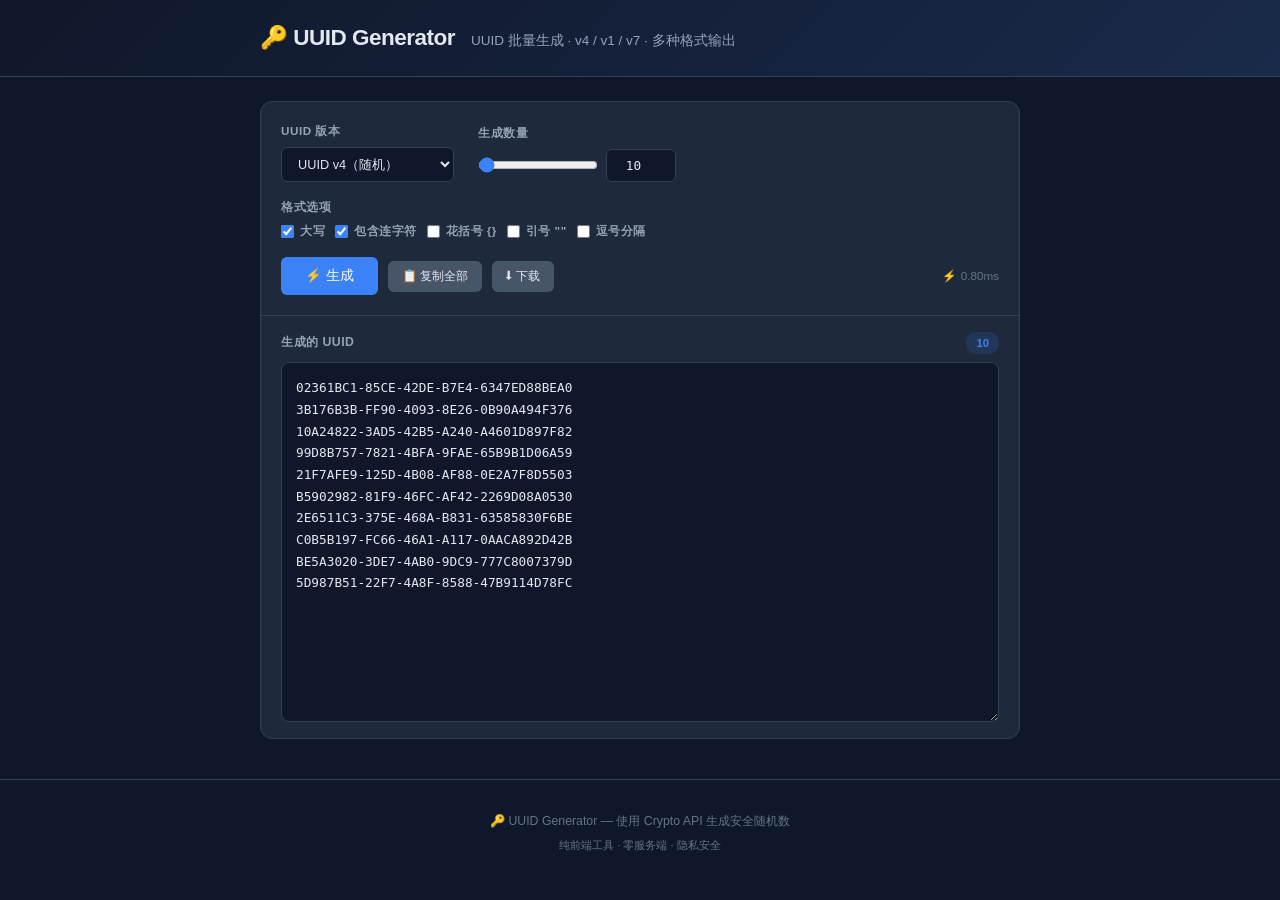
==== index.html @ 73b25267 "Initial commit: UUID Generator - v4/v7/v1, bulk generation, format options" ====
<!DOCTYPE html>
<html lang="zh-CN">
<head>
  <meta charset="UTF-8">
  <meta name="viewport" content="width=device-width, initial-scale=1.0">
  <title>UUID Generator - UUID 批量生成器在线工具</title>
  <meta name="description" content="免费在线 UUID 生成器。支持 UUID v4/v1/v7，批量生成，多种格式输出。浏览器端处理。">
  <meta name="keywords" content="uuid generator, uuid v4, uuid v7, generate uuid online, bulk uuid generator">
  <link rel="canonical" href="https://uuid-generator.vercel.app/">
  <link rel="stylesheet" href="css/style.css">
</head>
<body>
  <header class="header">
    <div class="container">
      <div class="header-inner">
        <h1 class="logo">🔑 UUID Generator</h1>
        <p class="tagline">UUID 批量生成 · v4 / v1 / v7 · 多种格式输出</p>
      </div>
    </div>
  </header>

  <main class="main container">
    <div class="card">
      <!-- Controls -->
      <div class="controls-section">
        <div class="control-row">
          <div class="control-group">
            <label for="uuid-version">UUID 版本</label>
            <select id="uuid-version">
              <option value="v4">UUID v4（随机）</option>
              <option value="v7">UUID v7（时间排序）</option>
              <option value="v1">UUID v1（时间戳）</option>
            </select>
          </div>
          <div class="control-group">
            <label for="uuid-count">生成数量</label>
            <div class="count-input-group">
              <input type="range" id="uuid-count-range" min="1" max="1000" value="10">
              <input type="number" id="uuid-count" class="num-input" value="10" min="1" max="10000">
            </div>
          </div>
        </div>

        <div class="control-row">
          <div class="control-group">
            <label>格式选项</label>
            <div class="format-options">
              <label class="checkbox-label">
                <input type="checkbox" id="opt-upper" checked>
                大写
              </label>
              <label class="checkbox-label">
                <input type="checkbox" id="opt-dashes" checked>
                包含连字符
              </label>
              <label class="checkbox-label">
                <input type="checkbox" id="opt-braces">
                花括号 {}
              </label>
              <label class="checkbox-label">
                <input type="checkbox" id="opt-quotes">
                引号 ""
              </label>
              <label class="checkbox-label">
                <input type="checkbox" id="opt-commas">
                逗号分隔
              </label>
            </div>
          </div>
        </div>

        <div class="action-row">
          <button class="btn btn-primary btn-lg" onclick="generateUUIDs()">⚡ 生成</button>
          <button class="btn btn-secondary" onclick="copyAll()">📋 复制全部</button>
          <button class="btn btn-secondary" onclick="downloadAll()">⬇ 下载</button>
          <span id="gen-stats" class="gen-stats"></span>
        </div>
      </div>

      <!-- Output -->
      <div class="output-section">
        <div class="output-header">
          <label>生成的 UUID</label>
          <span id="uuid-count-display" class="count-badge">0</span>
        </div>
        <textarea id="uuid-output" class="uuid-output" readonly placeholder="点击「生成」按钮生成 UUID..." spellcheck="false"></textarea>
      </div>
    </div>
  </main>

  <footer class="footer">
    <div class="container">
      <p>🔑 UUID Generator — 使用 Crypto API 生成安全随机数</p>
      <p class="footer-small">纯前端工具 · 零服务端 · 隐私安全</p>
    </div>
  </footer>

  <script src="js/app.js"></script>
</body>
</html>
---- css/style.css ----
/* === Reset & Base === */
*, *::before, *::after { box-sizing: border-box; margin: 0; padding: 0; }

:root {
  --bg: #0f172a;
  --bg-card: #1e293b;
  --bg-input: #0f172a;
  --border: #334155;
  --border-focus: #3b82f6;
  --text: #e2e8f0;
  --text-muted: #94a3b8;
  --text-dim: #64748b;
  --primary: #3b82f6;
  --primary-hover: #2563eb;
  --secondary: #475569;
  --secondary-hover: #64748b;
  --radius: 12px;
  --radius-sm: 8px;
  --radius-xs: 6px;
  --font-mono: 'SF Mono', 'Fira Code', 'Cascadia Code', 'JetBrains Mono', monospace;
  --font-ui: -apple-system, BlinkMacSystemFont, 'Segoe UI', Roboto, sans-serif;
}

html { font-size: 15px; }
body {
  font-family: var(--font-ui);
  background: var(--bg);
  color: var(--text);
  min-height: 100vh;
  line-height: 1.6;
}

.container { max-width: 800px; margin: 0 auto; padding: 0 20px; }

/* === Header === */
.header {
  border-bottom: 1px solid var(--border);
  padding: 20px 0;
  background: linear-gradient(135deg, #0f172a 0%, #1a2a4a 100%);
}
.header-inner { display: flex; align-items: baseline; gap: 16px; flex-wrap: wrap; }
.logo { font-size: 1.5rem; font-weight: 700; color: var(--text); letter-spacing: -0.5px; }
.tagline { color: var(--text-muted); font-size: 0.9rem; }

/* === Card === */
.card {
  margin-top: 24px;
  background: var(--bg-card); border: 1px solid var(--border); border-radius: var(--radius);
  overflow: hidden;
}

/* === Controls === */
.controls-section { padding: 20px; display: flex; flex-direction: column; gap: 16px; border-bottom: 1px solid var(--border); }
.control-row { display: flex; gap: 24px; flex-wrap: wrap; align-items: flex-end; }
.control-group { display: flex; flex-direction: column; gap: 6px; }
.control-group label { font-size: 0.78rem; color: var(--text-muted); text-transform: uppercase; letter-spacing: 0.5px; font-weight: 600; }

select {
  padding: 8px 12px; background: var(--bg-input); color: var(--text);
  border: 1px solid var(--border); border-radius: var(--radius-xs);
  font-size: 0.85rem; cursor: pointer; min-width: 170px;
}
select:focus { outline: none; border-color: var(--border-focus); }

.count-input-group { display: flex; align-items: center; gap: 8px; }
.count-input-group input[type="range"] { width: 120px; accent-color: var(--primary); }
.num-input {
  width: 70px; padding: 8px 10px; background: var(--bg-input); color: var(--text);
  border: 1px solid var(--border); border-radius: var(--radius-xs);
  font-size: 0.85rem; font-family: var(--font-mono); text-align: center;
}
.num-input:focus { outline: none; border-color: var(--border-focus); }

.format-options { display: flex; flex-wrap: wrap; gap: 10px; }
.checkbox-label {
  display: flex; align-items: center; gap: 6px;
  font-size: 0.82rem; color: var(--text-muted); cursor: pointer;
}
.checkbox-label input { accent-color: var(--primary); }

.action-row { display: flex; align-items: center; gap: 10px; flex-wrap: wrap; }
.gen-stats {
  font-size: 0.78rem; color: var(--text-dim); margin-left: auto;
}

/* === Output === */
.output-section { padding: 16px 20px; display: flex; flex-direction: column; gap: 8px; }
.output-header { display: flex; justify-content: space-between; align-items: center; }
.output-header label { font-size: 0.82rem; font-weight: 600; color: var(--text-muted); text-transform: uppercase; letter-spacing: 0.5px; }
.count-badge {
  font-size: 0.75rem; padding: 2px 10px; border-radius: 10px;
  background: rgba(59,130,246,0.15); color: var(--primary);
  font-weight: 600;
}

.uuid-output {
  width: 100%; min-height: 360px; padding: 14px;
  background: var(--bg-input); color: var(--text);
  border: 1px solid var(--border); border-radius: var(--radius-sm);
  font-family: var(--font-mono); font-size: 0.85rem; line-height: 1.7;
  resize: vertical; tab-size: 4;
  cursor: default;
}
.uuid-output::placeholder { color: var(--text-dim); }

/* === Buttons === */
.btn {
  display: inline-flex; align-items: center; gap: 6px;
  padding: 7px 14px; border: none; border-radius: var(--radius-xs);
  font-size: 0.82rem; font-family: var(--font-ui); font-weight: 500;
  cursor: pointer; transition: all 0.15s; white-space: nowrap;
}
.btn-primary { background: var(--primary); color: #fff; }
.btn-primary:hover { background: var(--primary-hover); }
.btn-secondary { background: var(--secondary); color: #e2e8f0; }
.btn-secondary:hover { background: var(--secondary-hover); }
.btn-lg { padding: 10px 24px; font-size: 0.9rem; }

/* === Toast === */
.toast {
  position: fixed; bottom: 24px; left: 50%; transform: translateX(-50%);
  padding: 10px 24px; border-radius: var(--radius); background: var(--bg-card);
  border: 1px solid var(--border); color: var(--text); font-size: 0.85rem;
  box-shadow: 0 4px 20px rgba(0,0,0,0.3); z-index: 100;
  animation: toastIn 0.3s ease;
}
@keyframes toastIn {
  from { opacity: 0; transform: translateX(-50%) translateY(10px); }
  to { opacity: 1; transform: translateX(-50%) translateY(0); }
}

/* === Footer === */
.footer {
  text-align: center; padding: 32px 0; margin-top: 40px;
  border-top: 1px solid var(--border); color: var(--text-dim); font-size: 0.82rem;
}
.footer-small { margin-top: 4px; font-size: 0.75rem; }
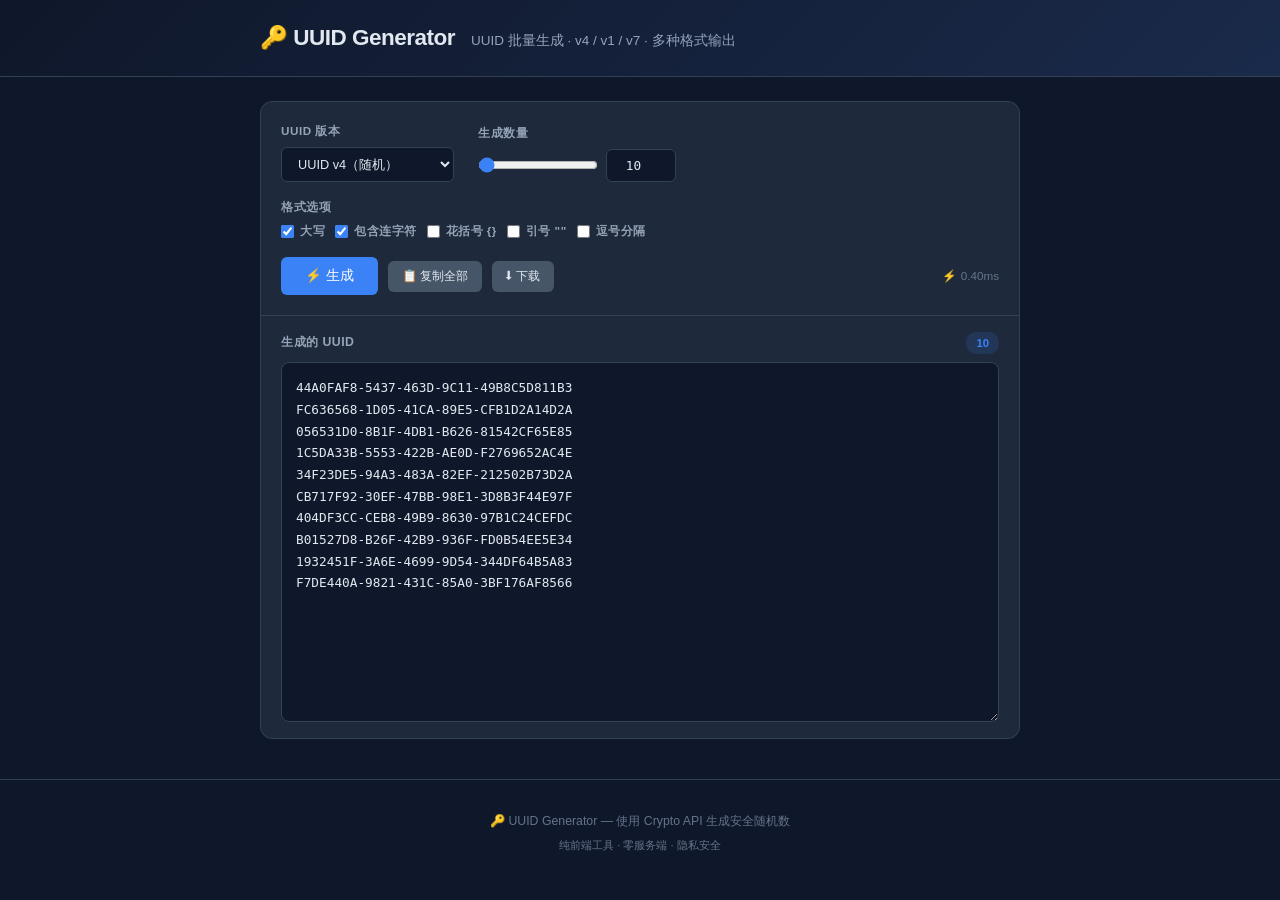
==== commit 9d7582c6: "SEO/GEO: structured data (WebApplication+FAQ), OG/Twitter tags, robots.txt, sitemap.xml" ====
--- a/index.html
+++ b/index.html
@@ -1,13 +1,96 @@
 <!DOCTYPE html>
 <html lang="zh-CN">
 <head>
+  <!-- Primary Meta -->
+  <meta name="description" content="UUID批量生成器。支持UUID v4/随机、v7/时间排序、v1/时间戳。批量生成多达10,000个，多种格式选项。">
+  <meta name="keywords" content="uuid generator, uuid v4, uuid v7, uuid v1, generate uuid online, bulk uuid, uuid生成器">
+  <meta name="author" content="Dudu Tools">
+  <meta name="robots" content="index, follow">
+  <link rel="canonical" href="https://uuid-generator.vercel.app/">
+
+  <!-- Open Graph -->
+  <meta property="og:type" content="website">
+  <meta property="og:title" content="UUID Generator - 免费在线工具">
+  <meta property="og:description" content="UUID批量生成器。支持UUID v4/随机、v7/时间排序、v1/时间戳。批量生成多达10,000个，多种格式选项。">
+  <meta property="og:url" content="https://uuid-generator.vercel.app/">
+  <meta property="og:image" content="https://uuid-generator.vercel.app/og-image.png">
+  <meta property="og:site_name" content="UUID Generator">
+  <meta property="og:locale" content="zh_CN">
+
+  <!-- Twitter Card -->
+  <meta name="twitter:card" content="summary_large_image">
+  <meta name="twitter:title" content="UUID Generator - 免费在线工具">
+  <meta name="twitter:description" content="UUID批量生成器。支持UUID v4/随机、v7/时间排序、v1/时间戳。批量生成多达10,000个，多种格式选项。">
+  <meta name="twitter:image" content="https://uuid-generator.vercel.app/og-image.png">
   <meta charset="UTF-8">
   <meta name="viewport" content="width=device-width, initial-scale=1.0">
-  <title>UUID Generator - UUID 批量生成器在线工具</title>
-  <meta name="description" content="免费在线 UUID 生成器。支持 UUID v4/v1/v7，批量生成，多种格式输出。浏览器端处理。">
-  <meta name="keywords" content="uuid generator, uuid v4, uuid v7, generate uuid online, bulk uuid generator">
-  <link rel="canonical" href="https://uuid-generator.vercel.app/">
+  <title>UUID Generator - 免费在线工具 | 浏览器端处理 · 隐私安全</title>
   <link rel="stylesheet" href="css/style.css">
+  <script type="application/ld+json">
+{
+  "@context": "https://schema.org",
+  "@type": "WebApplication",
+  "name": "UUID Generator",
+  "description": "UUID批量生成器。支持UUID v4/随机、v7/时间排序、v1/时间戳。批量生成多达10,000个，多种格式选项。",
+  "url": "https://uuid-generator.vercel.app/",
+  "applicationCategory": "DeveloperApplication",
+  "operatingSystem": "All",
+  "browserRequirements": "Requires JavaScript",
+  "offers": {
+    "@type": "Offer",
+    "price": "0",
+    "priceCurrency": "USD"
+  },
+  "featureList": [
+    "UUID v4（随机）生成",
+    "UUID v7（时间排序，DB友好）",
+    "UUID v1（时间戳格式）",
+    "批量生成1-10,000个",
+    "大写/小写/花括号/引号",
+    "一键复制或下载"
+  ]
+}
+  </script>
+  <script type="application/ld+json">
+{
+  "@context": "https://schema.org",
+  "@type": "FAQPage",
+  "mainEntity": [
+    {
+      "@type": "Question",
+      "name": "什么是 UUID？",
+      "acceptedAnswer": {
+        "@type": "Answer",
+        "text": "UUID（通用唯一识别码）是一个 128 位的标识符，用于在分布式系统中唯一标识信息。"
+      }
+    },
+    {
+      "@type": "Question",
+      "name": "UUID v4、v7、v1 有什么区别？",
+      "acceptedAnswer": {
+        "@type": "Answer",
+        "text": "v4 是完全随机的；v7 基于时间戳排序，对数据库索引更友好；v1 包含时间戳和节点信息。"
+      }
+    },
+    {
+      "@type": "Question",
+      "name": "UUID 生成安全吗？",
+      "acceptedAnswer": {
+        "@type": "Answer",
+        "text": "使用浏览器 Web Crypto API 生成安全的随机数，无需网络请求。"
+      }
+    },
+    {
+      "@type": "Question",
+      "name": "最多能一次生成多少个 UUID？",
+      "acceptedAnswer": {
+        "@type": "Answer",
+        "text": "支持一次生成最多 10,000 个 UUID，性能优异。"
+      }
+    }
+  ]
+}
+  </script>
 </head>
 <body>
   <header class="header">
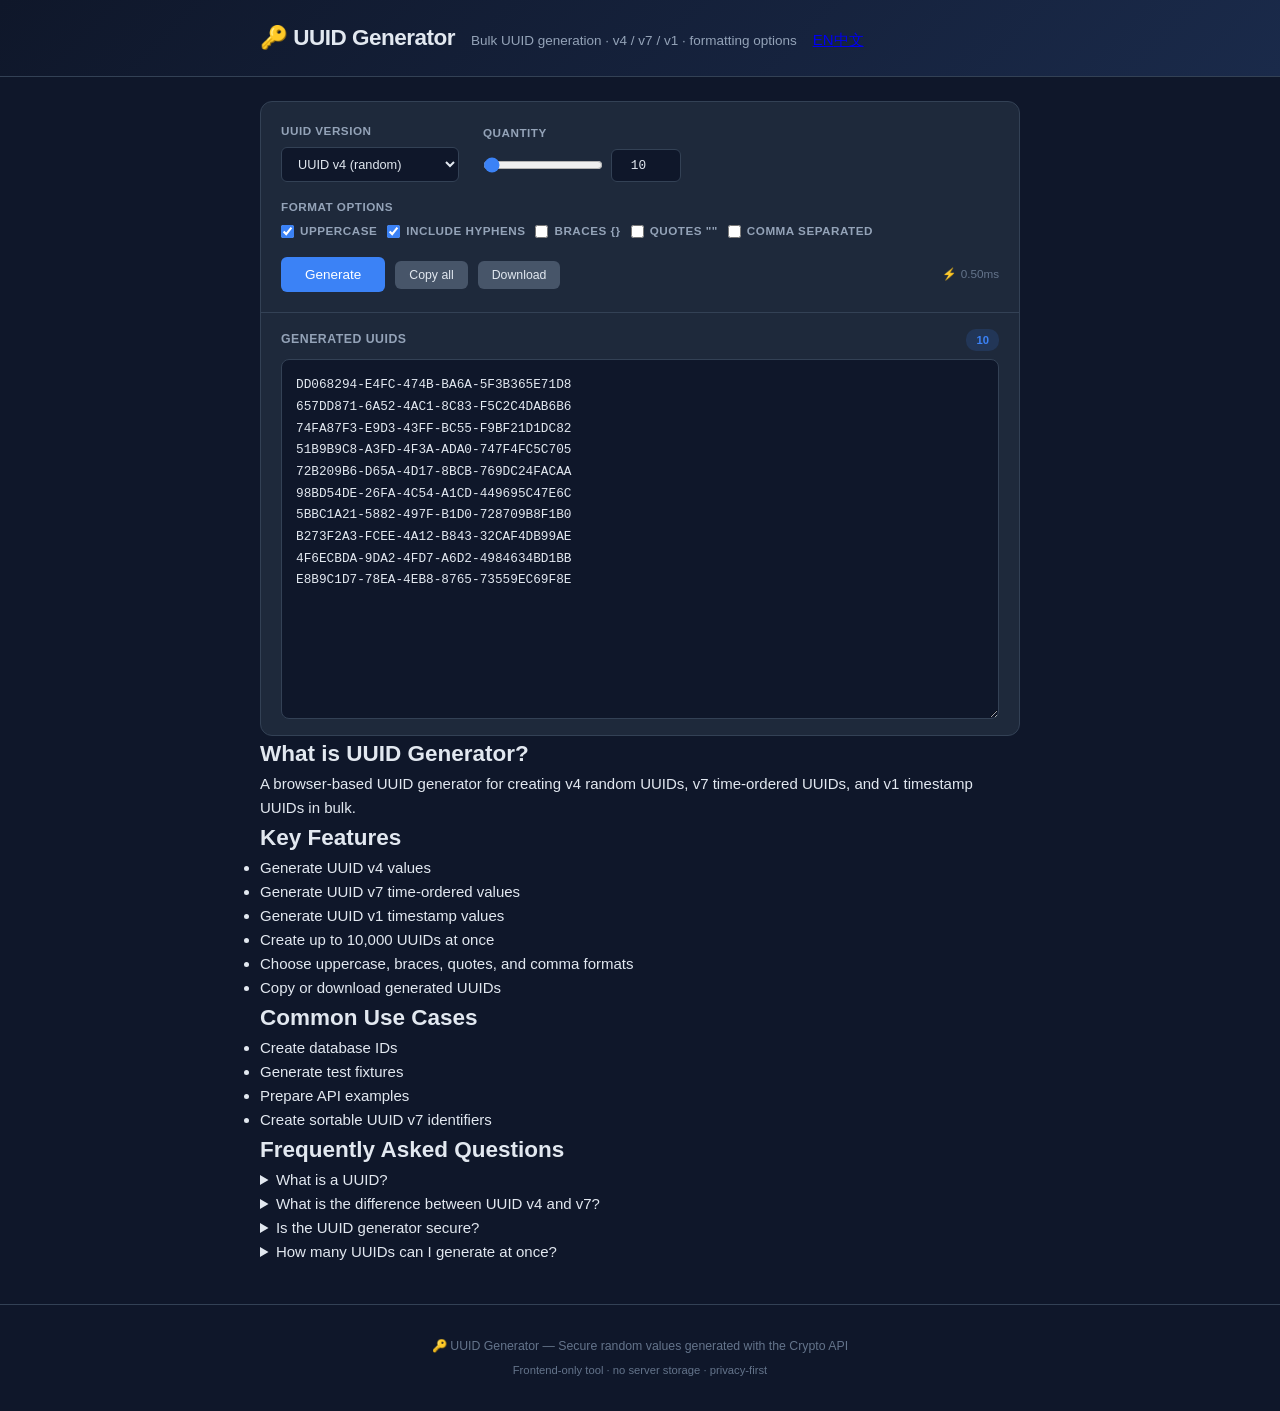
==== commit e9cedd8b: "Add Vercel Analytics & Speed Insights tracking scripts" ====
--- a/index.html
+++ b/index.html
@@ -1,103 +1,116 @@
 <!DOCTYPE html>
-<html lang="zh-CN">
+<html lang="en">
 <head>
   <!-- Primary Meta -->
-  <meta name="description" content="UUID批量生成器。支持UUID v4/随机、v7/时间排序、v1/时间戳。批量生成多达10,000个，多种格式选项。">
-  <meta name="keywords" content="uuid generator, uuid v4, uuid v7, uuid v1, generate uuid online, bulk uuid, uuid生成器">
+  <meta name="description" content="Generate UUIDs online in bulk. Create UUID v4, v7, and v1 values with formatting options, copy or download results instantly.">
+  <meta name="keywords" content="uuid generator, uuid v4 generator, uuid v7 generator, uuid v1 generator, bulk uuid generator, random uuid">
   <meta name="author" content="Dudu Tools">
   <meta name="robots" content="index, follow">
   <link rel="canonical" href="https://uuid-generator.vercel.app/">
-
-  <!-- Open Graph -->
+  <link rel="alternate" hreflang="en" href="https://uuid-generator.vercel.app/">
+  <link rel="alternate" hreflang="zh-CN" href="https://uuid-generator.vercel.app/zh/">
+  <link rel="alternate" hreflang="x-default" href="https://uuid-generator.vercel.app/">
+<!-- Open Graph -->
   <meta property="og:type" content="website">
-  <meta property="og:title" content="UUID Generator - 免费在线工具">
-  <meta property="og:description" content="UUID批量生成器。支持UUID v4/随机、v7/时间排序、v1/时间戳。批量生成多达10,000个，多种格式选项。">
+  <meta property="og:title" content="UUID Generator Online | Bulk UUID v4, v7 and v1">
+  <meta property="og:description" content="Generate UUIDs online in bulk. Create UUID v4, v7, and v1 values with formatting options, copy or download results instantly.">
   <meta property="og:url" content="https://uuid-generator.vercel.app/">
-  <meta property="og:image" content="https://uuid-generator.vercel.app/og-image.png">
-  <meta property="og:site_name" content="UUID Generator">
-  <meta property="og:locale" content="zh_CN">
+<meta property="og:site_name" content="UUID Generator">
+  <meta property="og:locale" content="en_US">
 
   <!-- Twitter Card -->
-  <meta name="twitter:card" content="summary_large_image">
-  <meta name="twitter:title" content="UUID Generator - 免费在线工具">
-  <meta name="twitter:description" content="UUID批量生成器。支持UUID v4/随机、v7/时间排序、v1/时间戳。批量生成多达10,000个，多种格式选项。">
-  <meta name="twitter:image" content="https://uuid-generator.vercel.app/og-image.png">
-  <meta charset="UTF-8">
+  <meta name="twitter:card" content="summary">
+  <meta name="twitter:title" content="UUID Generator Online | Bulk UUID v4, v7 and v1">
+  <meta name="twitter:description" content="Generate UUIDs online in bulk. Create UUID v4, v7, and v1 values with formatting options, copy or download results instantly.">
+<meta charset="UTF-8">
   <meta name="viewport" content="width=device-width, initial-scale=1.0">
-  <title>UUID Generator - 免费在线工具 | 浏览器端处理 · 隐私安全</title>
+  <title>UUID Generator Online | Bulk UUID v4, v7 and v1</title>
   <link rel="stylesheet" href="css/style.css">
   <script type="application/ld+json">
 {
   "@context": "https://schema.org",
   "@type": "WebApplication",
   "name": "UUID Generator",
-  "description": "UUID批量生成器。支持UUID v4/随机、v7/时间排序、v1/时间戳。批量生成多达10,000个，多种格式选项。",
+  "description": "Generate UUIDs online in bulk. Create UUID v4, v7, and v1 values with formatting options, copy or download results instantly.",
   "url": "https://uuid-generator.vercel.app/",
+  "inLanguage": "en",
   "applicationCategory": "DeveloperApplication",
   "operatingSystem": "All",
   "browserRequirements": "Requires JavaScript",
+  "isAccessibleForFree": true,
   "offers": {
     "@type": "Offer",
     "price": "0",
     "priceCurrency": "USD"
   },
   "featureList": [
-    "UUID v4（随机）生成",
-    "UUID v7（时间排序，DB友好）",
-    "UUID v1（时间戳格式）",
-    "批量生成1-10,000个",
-    "大写/小写/花括号/引号",
-    "一键复制或下载"
-  ]
+    "Generate UUID v4 values",
+    "Generate UUID v7 time-ordered values",
+    "Generate UUID v1 timestamp values",
+    "Create up to 10,000 UUIDs at once",
+    "Choose uppercase, braces, quotes, and comma formats",
+    "Copy or download generated UUIDs"
+  ],
+  "publisher": {
+    "@type": "Organization",
+    "name": "Dudu Tools"
+  }
 }
   </script>
   <script type="application/ld+json">
 {
   "@context": "https://schema.org",
   "@type": "FAQPage",
+  "inLanguage": "en",
   "mainEntity": [
     {
       "@type": "Question",
-      "name": "什么是 UUID？",
-      "acceptedAnswer": {
-        "@type": "Answer",
-        "text": "UUID（通用唯一识别码）是一个 128 位的标识符，用于在分布式系统中唯一标识信息。"
+      "name": "What is a UUID?",
+      "acceptedAnswer": {
+        "@type": "Answer",
+        "text": "A UUID is a 128-bit identifier designed to be unique across systems and datasets."
       }
     },
     {
       "@type": "Question",
-      "name": "UUID v4、v7、v1 有什么区别？",
-      "acceptedAnswer": {
-        "@type": "Answer",
-        "text": "v4 是完全随机的；v7 基于时间戳排序，对数据库索引更友好；v1 包含时间戳和节点信息。"
+      "name": "What is the difference between UUID v4 and v7?",
+      "acceptedAnswer": {
+        "@type": "Answer",
+        "text": "UUID v4 is random. UUID v7 includes a timestamp, which makes it more suitable for sortable database indexes."
       }
     },
     {
       "@type": "Question",
-      "name": "UUID 生成安全吗？",
-      "acceptedAnswer": {
-        "@type": "Answer",
-        "text": "使用浏览器 Web Crypto API 生成安全的随机数，无需网络请求。"
+      "name": "Is the UUID generator secure?",
+      "acceptedAnswer": {
+        "@type": "Answer",
+        "text": "The generator uses browser cryptography APIs for random UUIDs and does not require a network request."
       }
     },
     {
       "@type": "Question",
-      "name": "最多能一次生成多少个 UUID？",
-      "acceptedAnswer": {
-        "@type": "Answer",
-        "text": "支持一次生成最多 10,000 个 UUID，性能优异。"
+      "name": "How many UUIDs can I generate at once?",
+      "acceptedAnswer": {
+        "@type": "Answer",
+        "text": "The tool supports generating up to 10,000 UUIDs in one batch."
       }
     }
   ]
 }
   </script>
+
+  <!-- Vercel Analytics -->
+  <script defer src="/_vercel/insights/script.js"></script>
+  <!-- Vercel Speed Insights -->
+  <script defer src="/_vercel/speed-insights/script.js"></script>
 </head>
 <body>
   <header class="header">
     <div class="container">
       <div class="header-inner">
         <h1 class="logo">🔑 UUID Generator</h1>
-        <p class="tagline">UUID 批量生成 · v4 / v1 / v7 · 多种格式输出</p>
+        <p class="tagline">Bulk UUID generation · v4 / v7 / v1 · formatting options</p>
+        <nav class="language-switcher" aria-label="Language"><a class="active" href="./" lang="en">EN</a><a class="" href="zh/" lang="zh-CN">中文</a></nav>
       </div>
     </div>
   </header>
@@ -108,15 +121,15 @@
       <div class="controls-section">
         <div class="control-row">
           <div class="control-group">
-            <label for="uuid-version">UUID 版本</label>
+            <label for="uuid-version">UUID version</label>
             <select id="uuid-version">
-              <option value="v4">UUID v4（随机）</option>
-              <option value="v7">UUID v7（时间排序）</option>
-              <option value="v1">UUID v1（时间戳）</option>
+              <option value="v4">UUID v4 (random)</option>
+              <option value="v7">UUID v7 (time ordered)</option>
+              <option value="v1">UUID v1 (timestamp)</option>
             </select>
           </div>
           <div class="control-group">
-            <label for="uuid-count">生成数量</label>
+            <label for="uuid-count">Quantity</label>
             <div class="count-input-group">
               <input type="range" id="uuid-count-range" min="1" max="1000" value="10">
               <input type="number" id="uuid-count" class="num-input" value="10" min="1" max="10000">
@@ -126,36 +139,36 @@
 
         <div class="control-row">
           <div class="control-group">
-            <label>格式选项</label>
+            <label>Format options</label>
             <div class="format-options">
               <label class="checkbox-label">
                 <input type="checkbox" id="opt-upper" checked>
-                大写
+                Uppercase
               </label>
               <label class="checkbox-label">
                 <input type="checkbox" id="opt-dashes" checked>
-                包含连字符
+                Include hyphens
               </label>
               <label class="checkbox-label">
                 <input type="checkbox" id="opt-braces">
-                花括号 {}
+                Braces {}
               </label>
               <label class="checkbox-label">
                 <input type="checkbox" id="opt-quotes">
-                引号 ""
+                Quotes ""
               </label>
               <label class="checkbox-label">
                 <input type="checkbox" id="opt-commas">
-                逗号分隔
+                Comma separated
               </label>
             </div>
           </div>
         </div>
 
         <div class="action-row">
-          <button class="btn btn-primary btn-lg" onclick="generateUUIDs()">⚡ 生成</button>
-          <button class="btn btn-secondary" onclick="copyAll()">📋 复制全部</button>
-          <button class="btn btn-secondary" onclick="downloadAll()">⬇ 下载</button>
+          <button class="btn btn-primary btn-lg" onclick="generateUUIDs()">Generate</button>
+          <button class="btn btn-secondary" onclick="copyAll()">Copy all</button>
+          <button class="btn btn-secondary" onclick="downloadAll()">Download</button>
           <span id="gen-stats" class="gen-stats"></span>
         </div>
       </div>
@@ -163,18 +176,41 @@
       <!-- Output -->
       <div class="output-section">
         <div class="output-header">
-          <label>生成的 UUID</label>
+          <label>Generated UUIDs</label>
           <span id="uuid-count-display" class="count-badge">0</span>
         </div>
-        <textarea id="uuid-output" class="uuid-output" readonly placeholder="点击「生成」按钮生成 UUID..." spellcheck="false"></textarea>
+        <textarea id="uuid-output" class="uuid-output" readonly placeholder="Click Generate to create UUIDs..." spellcheck="false"></textarea>
       </div>
     </div>
+    <section class="seo-content" aria-label="Tool guide and frequently asked questions">
+      <div class="seo-block">
+        <h2>What is UUID Generator?</h2>
+        <p>A browser-based UUID generator for creating v4 random UUIDs, v7 time-ordered UUIDs, and v1 timestamp UUIDs in bulk.</p>
+      </div>
+      <div class="seo-grid">
+        <div class="seo-block">
+          <h2>Key Features</h2>
+          <ul><li>Generate UUID v4 values</li><li>Generate UUID v7 time-ordered values</li><li>Generate UUID v1 timestamp values</li><li>Create up to 10,000 UUIDs at once</li><li>Choose uppercase, braces, quotes, and comma formats</li><li>Copy or download generated UUIDs</li></ul>
+        </div>
+        <div class="seo-block">
+          <h2>Common Use Cases</h2>
+          <ul><li>Create database IDs</li><li>Generate test fixtures</li><li>Prepare API examples</li><li>Create sortable UUID v7 identifiers</li></ul>
+        </div>
+      </div>
+      <div class="seo-block faq-list">
+        <h2>Frequently Asked Questions</h2>
+        <details><summary>What is a UUID?</summary><p>A UUID is a 128-bit identifier designed to be unique across systems and datasets.</p></details>
+        <details><summary>What is the difference between UUID v4 and v7?</summary><p>UUID v4 is random. UUID v7 includes a timestamp, which makes it more suitable for sortable database indexes.</p></details>
+        <details><summary>Is the UUID generator secure?</summary><p>The generator uses browser cryptography APIs for random UUIDs and does not require a network request.</p></details>
+        <details><summary>How many UUIDs can I generate at once?</summary><p>The tool supports generating up to 10,000 UUIDs in one batch.</p></details>
+      </div>
+    </section>
   </main>
 
   <footer class="footer">
     <div class="container">
-      <p>🔑 UUID Generator — 使用 Crypto API 生成安全随机数</p>
-      <p class="footer-small">纯前端工具 · 零服务端 · 隐私安全</p>
+      <p>🔑 UUID Generator — Secure random values generated with the Crypto API</p>
+      <p class="footer-small">Frontend-only tool · no server storage · privacy-first</p>
     </div>
   </footer>
 
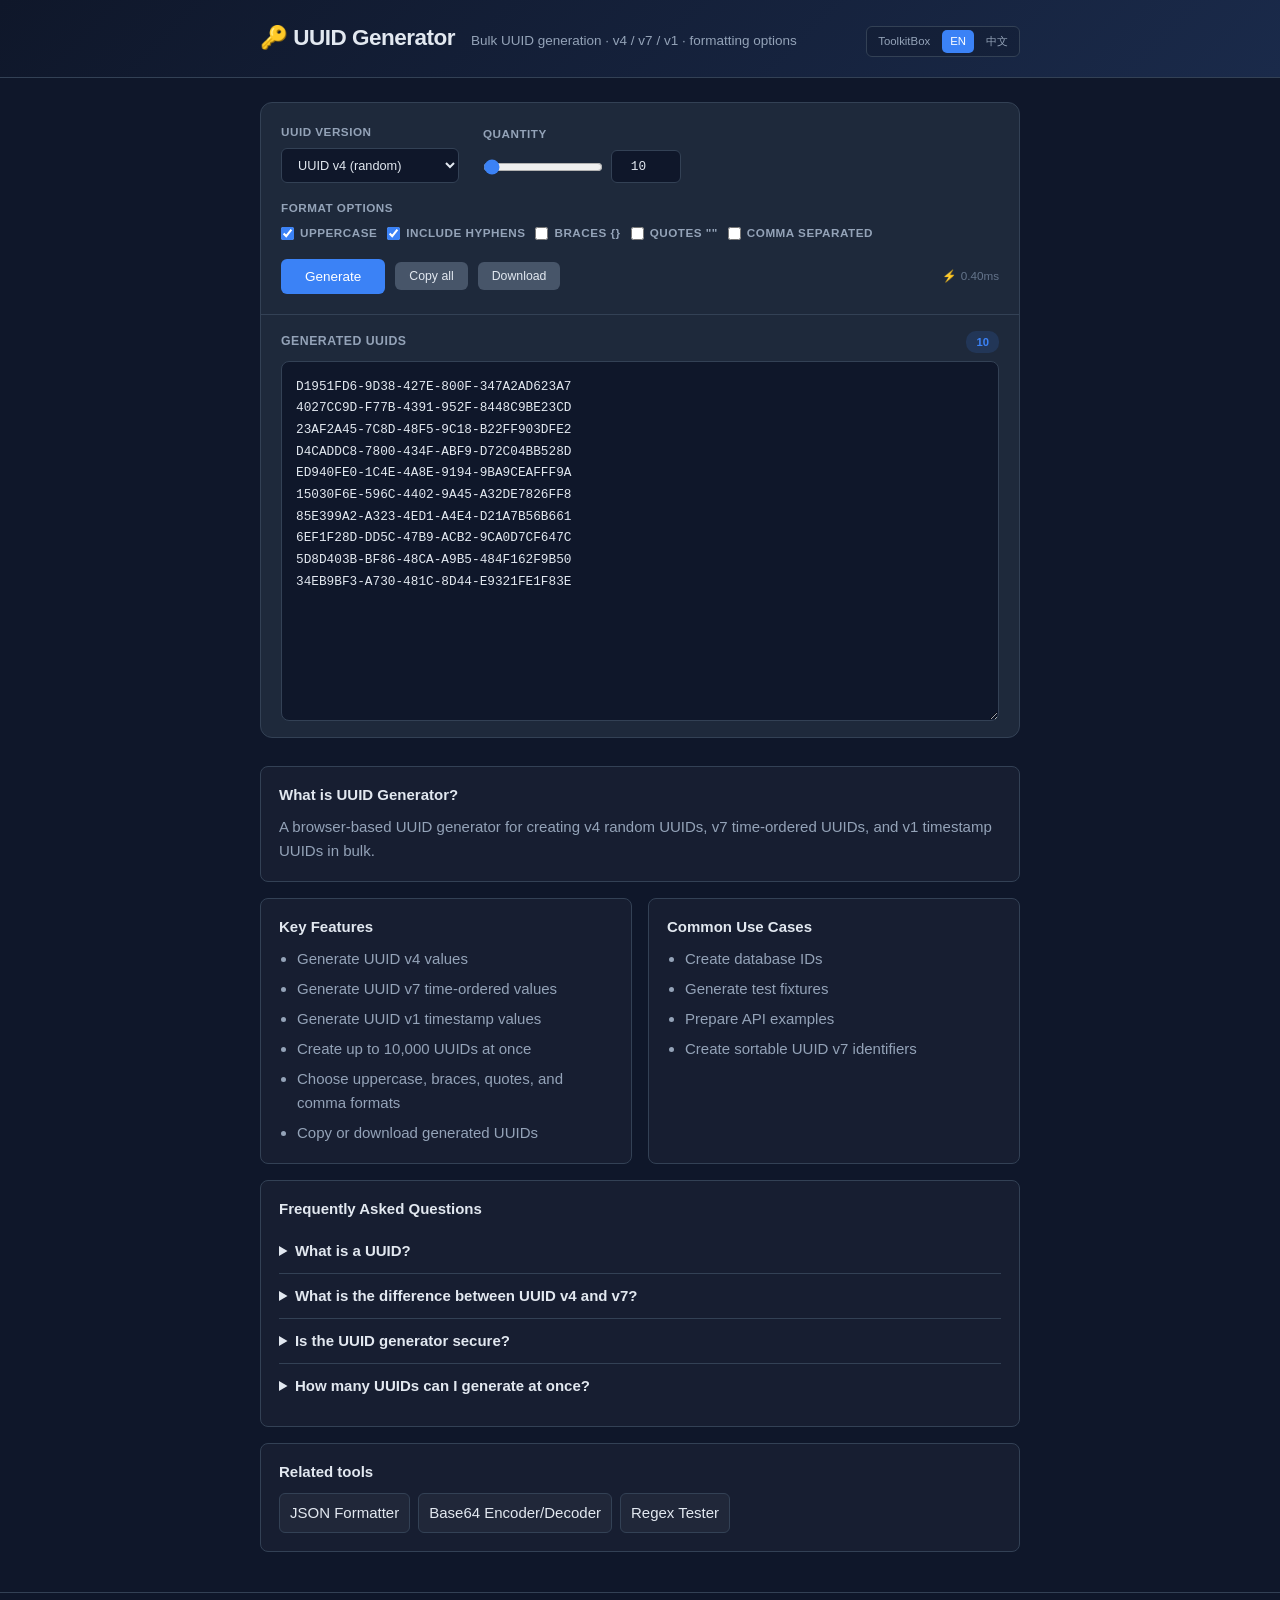
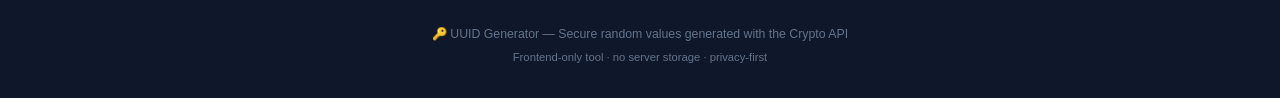
==== commit 1304fa8a: "Improve SEO metadata and internal links" ====
--- a/index.html
+++ b/index.html
@@ -4,17 +4,17 @@
   <!-- Primary Meta -->
   <meta name="description" content="Generate UUIDs online in bulk. Create UUID v4, v7, and v1 values with formatting options, copy or download results instantly.">
   <meta name="keywords" content="uuid generator, uuid v4 generator, uuid v7 generator, uuid v1 generator, bulk uuid generator, random uuid">
-  <meta name="author" content="Dudu Tools">
+  <meta name="author" content="ToolkitBox">
   <meta name="robots" content="index, follow">
-  <link rel="canonical" href="https://uuid-generator.vercel.app/">
-  <link rel="alternate" hreflang="en" href="https://uuid-generator.vercel.app/">
-  <link rel="alternate" hreflang="zh-CN" href="https://uuid-generator.vercel.app/zh/">
-  <link rel="alternate" hreflang="x-default" href="https://uuid-generator.vercel.app/">
+  <link rel="canonical" href="https://uuid.toolkitbox.org/">
+  <link rel="alternate" hreflang="en" href="https://uuid.toolkitbox.org/">
+  <link rel="alternate" hreflang="zh-CN" href="https://uuid.toolkitbox.org/zh/">
+  <link rel="alternate" hreflang="x-default" href="https://uuid.toolkitbox.org/">
 <!-- Open Graph -->
   <meta property="og:type" content="website">
   <meta property="og:title" content="UUID Generator Online | Bulk UUID v4, v7 and v1">
   <meta property="og:description" content="Generate UUIDs online in bulk. Create UUID v4, v7, and v1 values with formatting options, copy or download results instantly.">
-  <meta property="og:url" content="https://uuid-generator.vercel.app/">
+  <meta property="og:url" content="https://uuid.toolkitbox.org/">
 <meta property="og:site_name" content="UUID Generator">
   <meta property="og:locale" content="en_US">
 
@@ -29,10 +29,10 @@
   <script type="application/ld+json">
 {
   "@context": "https://schema.org",
-  "@type": "WebApplication",
+  "@type": "SoftwareApplication",
   "name": "UUID Generator",
   "description": "Generate UUIDs online in bulk. Create UUID v4, v7, and v1 values with formatting options, copy or download results instantly.",
-  "url": "https://uuid-generator.vercel.app/",
+  "url": "https://uuid.toolkitbox.org/",
   "inLanguage": "en",
   "applicationCategory": "DeveloperApplication",
   "operatingSystem": "All",
@@ -53,7 +53,7 @@
   ],
   "publisher": {
     "@type": "Organization",
-    "name": "Dudu Tools"
+    "name": "ToolkitBox"
   }
 }
   </script>
@@ -110,7 +110,7 @@
       <div class="header-inner">
         <h1 class="logo">🔑 UUID Generator</h1>
         <p class="tagline">Bulk UUID generation · v4 / v7 / v1 · formatting options</p>
-        <nav class="language-switcher" aria-label="Language"><a class="active" href="./" lang="en">EN</a><a class="" href="zh/" lang="zh-CN">中文</a></nav>
+        <nav class="language-switcher" aria-label="Language"><a class="home-link" href="https://toolkitbox.org/">ToolkitBox</a><a class="active" href="./" lang="en">EN</a><a class="" href="zh/" lang="zh-CN">中文</a></nav>
       </div>
     </div>
   </header>
@@ -204,6 +204,10 @@
         <details><summary>Is the UUID generator secure?</summary><p>The generator uses browser cryptography APIs for random UUIDs and does not require a network request.</p></details>
         <details><summary>How many UUIDs can I generate at once?</summary><p>The tool supports generating up to 10,000 UUIDs in one batch.</p></details>
       </div>
+      <div class="seo-block related-tools">
+        <h2>Related tools</h2>
+        <div class="related-links"><a href="https://json.toolkitbox.org/">JSON Formatter</a><a href="https://base64.toolkitbox.org/">Base64 Encoder/Decoder</a><a href="https://regex.toolkitbox.org/">Regex Tester</a></div>
+      </div>
     </section>
   </main>
 
--- a/css/style.css
+++ b/css/style.css
@@ -135,3 +135,22 @@
   border-top: 1px solid var(--border); color: var(--text-dim); font-size: 0.82rem;
 }
 .footer-small { margin-top: 4px; font-size: 0.75rem; }
+/* === SEO / GEO Content === */
+.language-switcher { margin-left: auto; display: inline-flex; gap: 4px; padding: 3px; border: 1px solid var(--border); border-radius: var(--radius-xs); background: rgba(15,23,42,0.35); }
+.language-switcher a { color: var(--text-muted); text-decoration: none; font-size: 0.76rem; line-height: 1; padding: 6px 8px; border-radius: 5px; }
+.language-switcher a:hover, .language-switcher a.active { color: #fff; background: var(--primary); }
+.seo-content { margin-top: 28px; display: flex; flex-direction: column; gap: 16px; color: var(--text-muted); }
+.seo-grid { display: grid; grid-template-columns: repeat(2, minmax(0, 1fr)); gap: 16px; }
+.seo-block { background: rgba(255,255,255,0.03); border: 1px solid var(--border); border-radius: var(--radius-sm); padding: 18px; }
+.seo-block h2 { color: var(--text); font-size: 1rem; line-height: 1.35; margin: 0 0 10px; letter-spacing: 0; }
+.seo-block p { margin: 0; }
+.seo-block ul { margin: 0; padding-left: 18px; }
+.seo-block li + li { margin-top: 6px; }
+.faq-list details { border-top: 1px solid var(--border); padding: 10px 0; }
+.faq-list details:first-of-type { border-top: 0; }
+.faq-list summary { color: var(--text); cursor: pointer; font-weight: 600; }
+.faq-list details p { margin-top: 8px; }
+@media (max-width: 720px) { .language-switcher { margin-left: 0; } .seo-grid { grid-template-columns: 1fr; } }
+.related-links { display: flex; flex-wrap: wrap; gap: 8px; margin-top: 10px; }
+.related-links a { color: var(--text); text-decoration: none; border: 1px solid var(--border); border-radius: var(--radius-xs); padding: 7px 10px; background: rgba(255,255,255,0.04); }
+.related-links a:hover { border-color: var(--primary); color: #fff; }
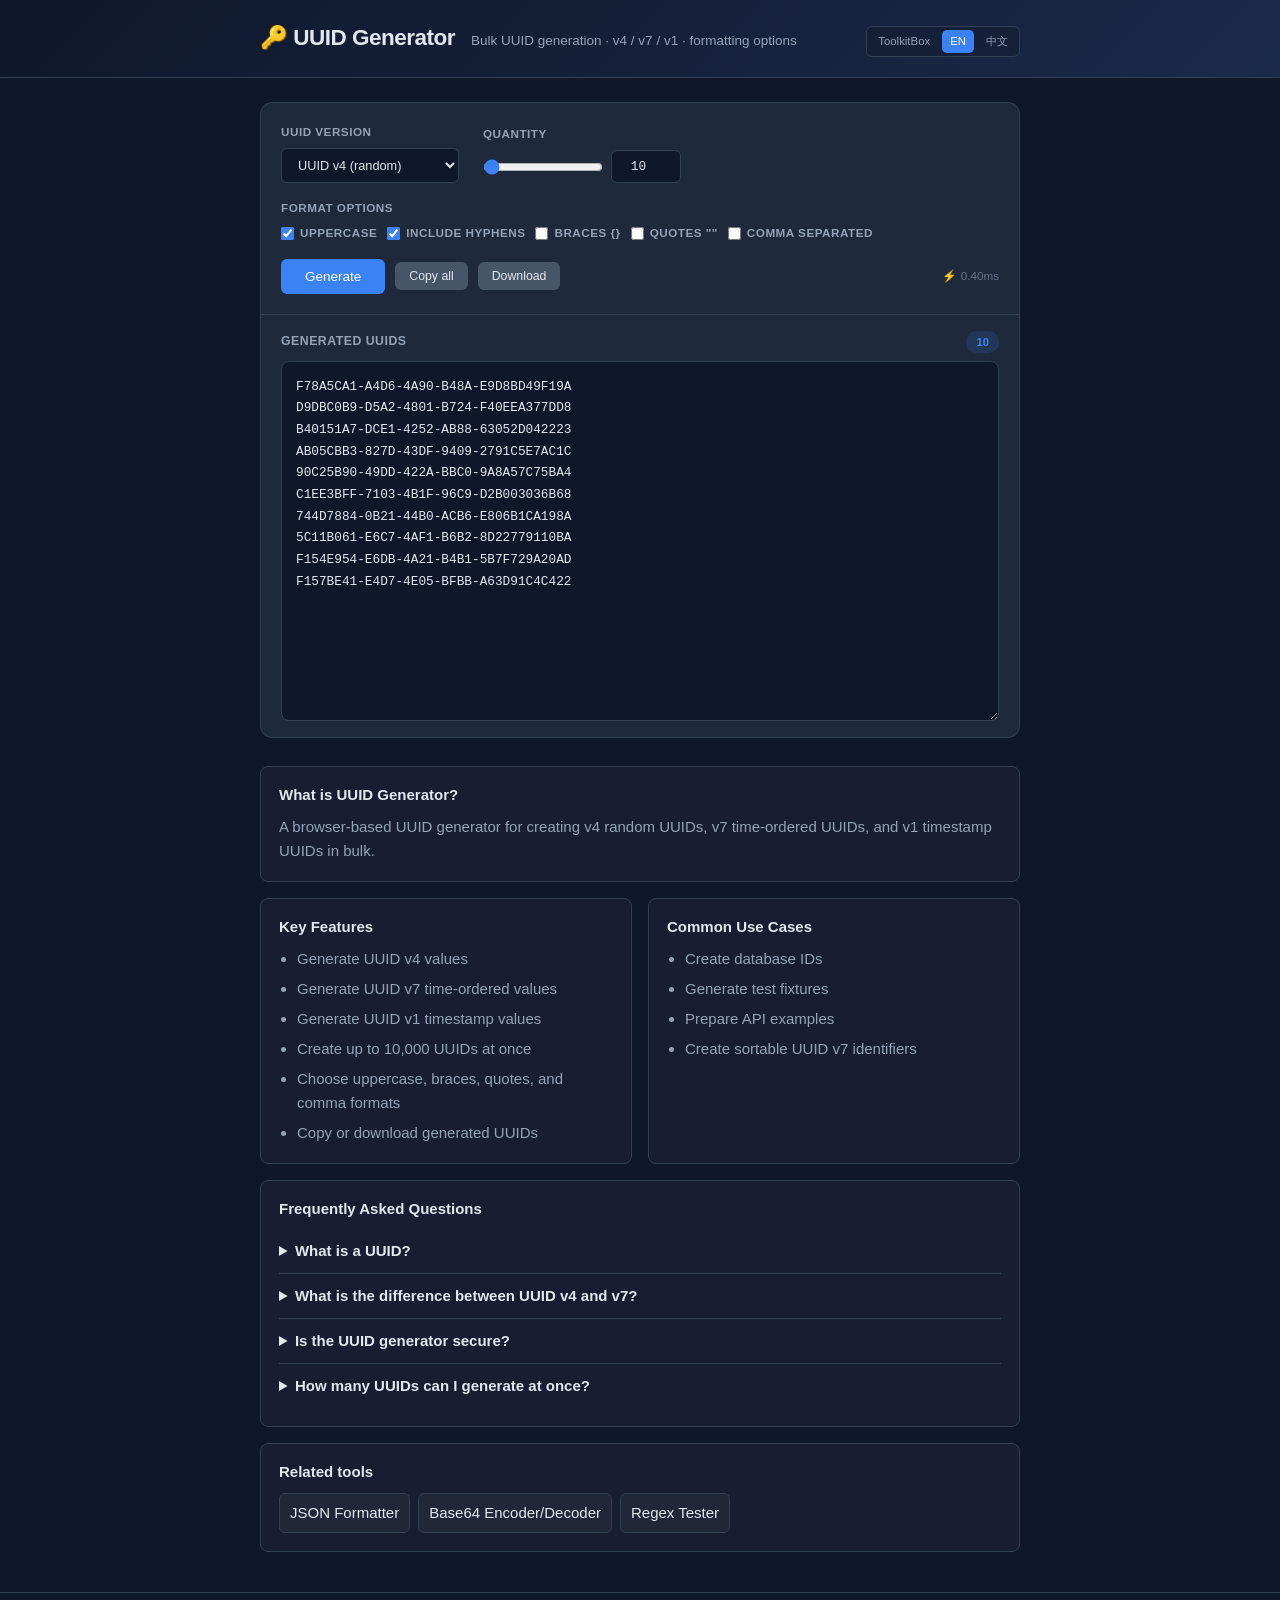
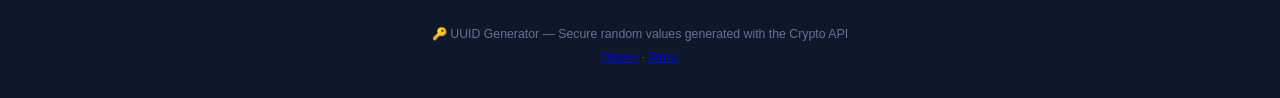
==== commit 7804167b: "Add ads.txt and policy footer links" ====
--- a/index.html
+++ b/index.html
@@ -103,6 +103,8 @@
   <script defer src="/_vercel/insights/script.js"></script>
   <!-- Vercel Speed Insights -->
   <script defer src="/_vercel/speed-insights/script.js"></script>
+  <script async src="https://pagead2.googlesyndication.com/pagead/js/adsbygoogle.js?client=ca-pub-5333037258750046"
+     crossorigin="anonymous"></script>
 </head>
 <body>
   <header class="header">
@@ -214,7 +216,7 @@
   <footer class="footer">
     <div class="container">
       <p>🔑 UUID Generator — Secure random values generated with the Crypto API</p>
-      <p class="footer-small">Frontend-only tool · no server storage · privacy-first</p>
+      <p class="footer-small"><a href="https://toolkitbox.org/privacy/">Privacy</a> · <a href="https://toolkitbox.org/terms/">Terms</a></p>
     </div>
   </footer>
 
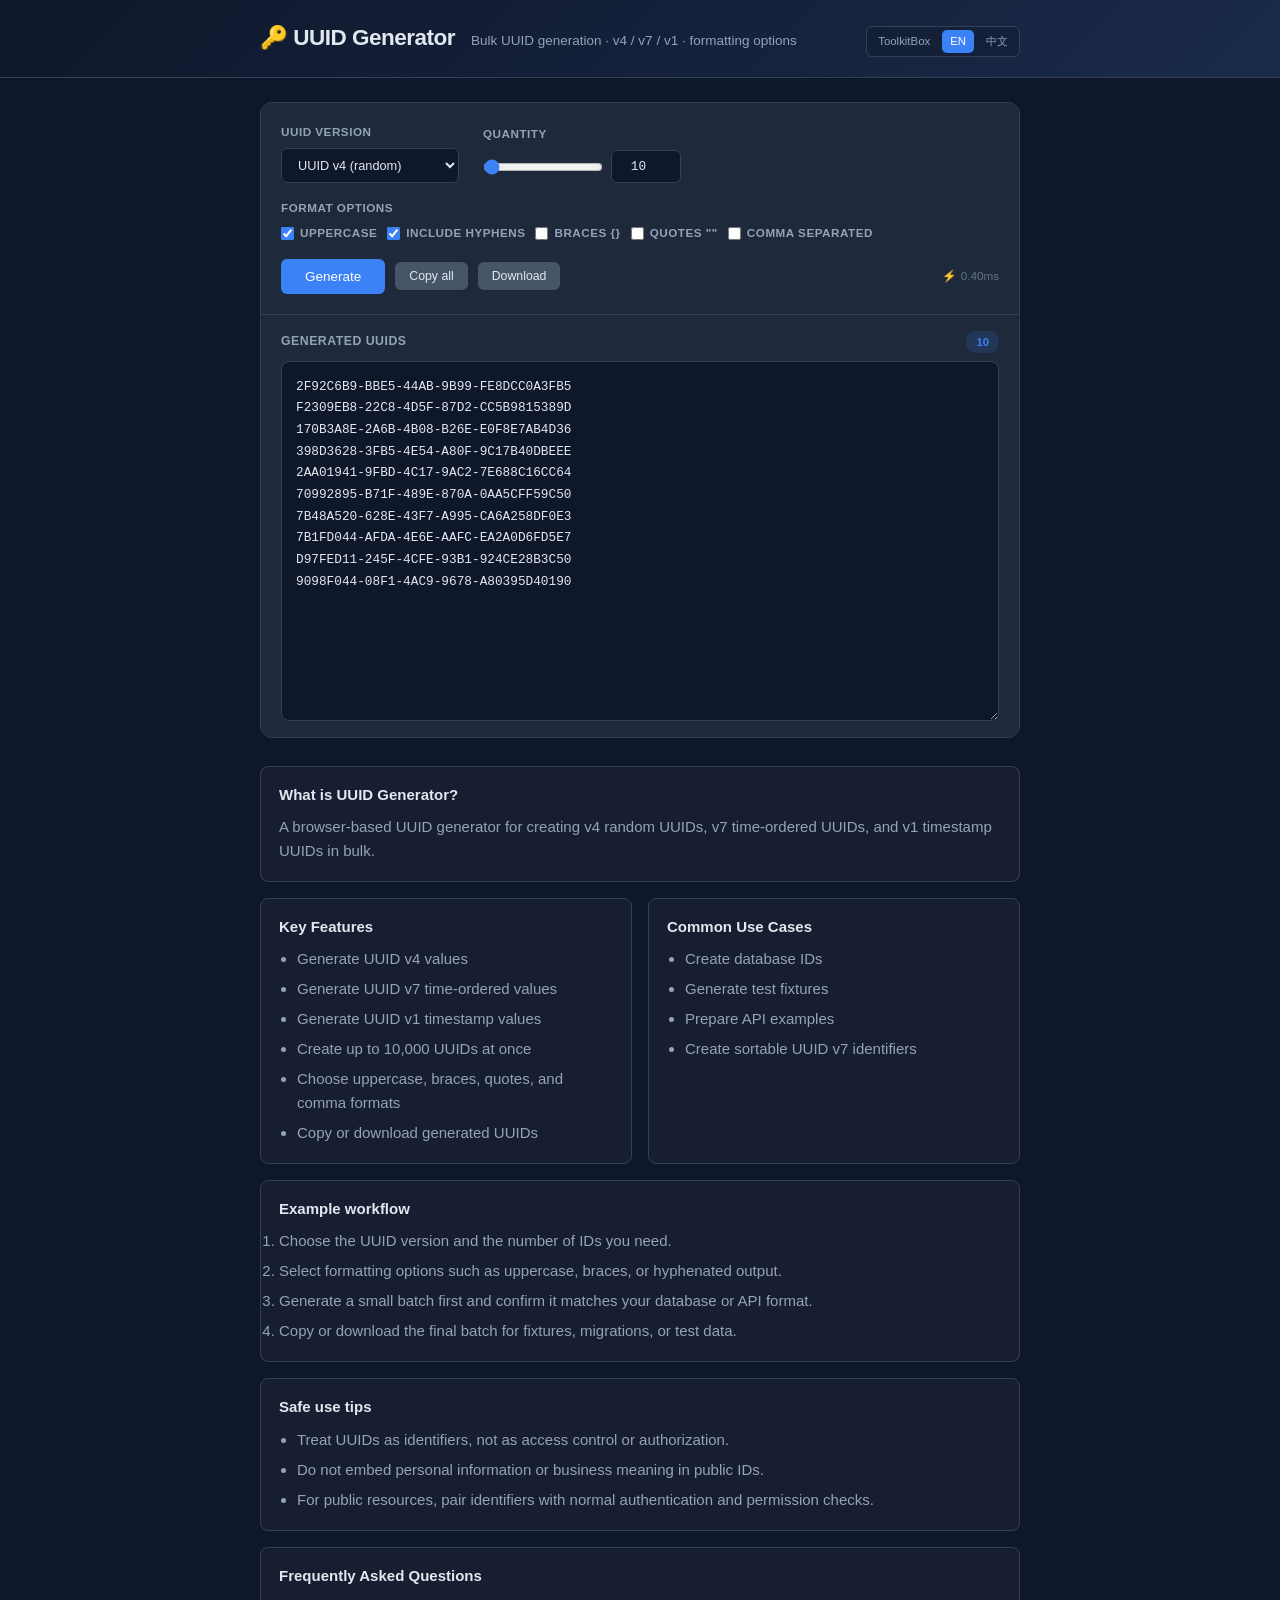
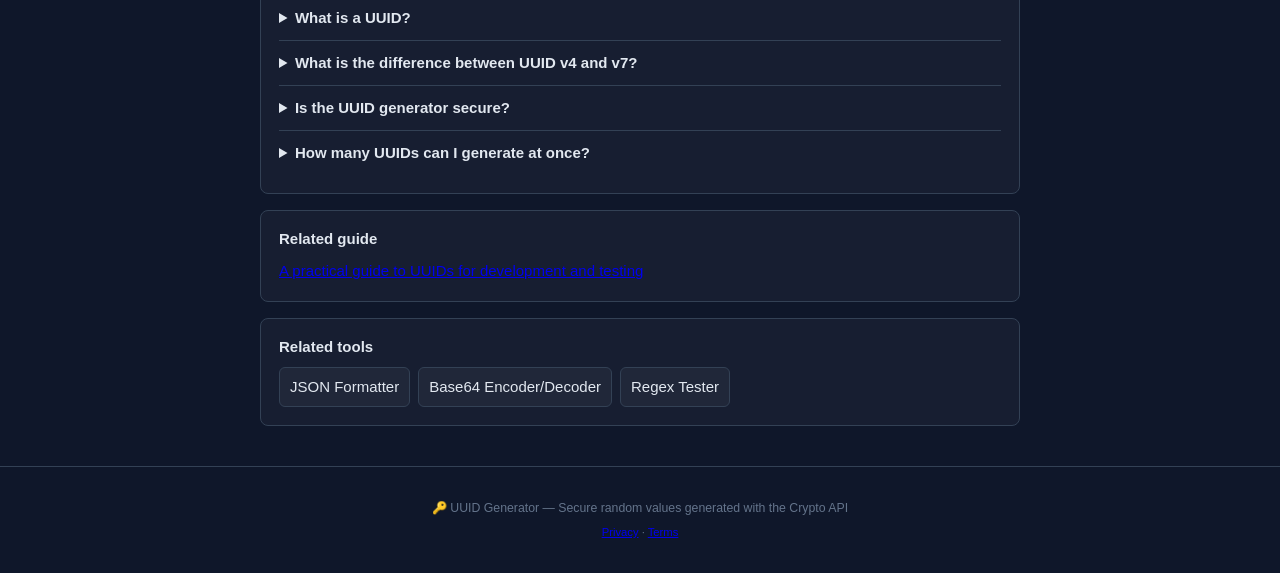
==== commit d9cc25b7: "Improve tool SEO, social previews, and mobile layout" ====
--- a/index.html
+++ b/index.html
@@ -15,11 +15,16 @@
   <meta property="og:title" content="UUID Generator Online | Bulk UUID v4, v7 and v1">
   <meta property="og:description" content="Generate UUIDs online in bulk. Create UUID v4, v7, and v1 values with formatting options, copy or download results instantly.">
   <meta property="og:url" content="https://uuid.toolkitbox.org/">
+  <meta property="og:image" content="https://uuid.toolkitbox.org/og.png">
+  <meta property="og:image:width" content="1200">
+  <meta property="og:image:height" content="630">
+  <meta property="og:image:alt" content="UUID Generator Online | Bulk UUID v4, v7 and v1">
 <meta property="og:site_name" content="UUID Generator">
   <meta property="og:locale" content="en_US">
 
   <!-- Twitter Card -->
-  <meta name="twitter:card" content="summary">
+  <meta name="twitter:card" content="summary_large_image">
+  <meta name="twitter:image" content="https://uuid.toolkitbox.org/og.png">
   <meta name="twitter:title" content="UUID Generator Online | Bulk UUID v4, v7 and v1">
   <meta name="twitter:description" content="Generate UUIDs online in bulk. Create UUID v4, v7, and v1 values with formatting options, copy or download results instantly.">
 <meta charset="UTF-8">
@@ -98,6 +103,27 @@
   ]
 }
   </script>
+  <script type="application/ld+json">
+{
+  "@context": "https://schema.org",
+  "@type": "BreadcrumbList",
+  "inLanguage": "en",
+  "itemListElement": [
+    {
+      "@type": "ListItem",
+      "position": 1,
+      "name": "ToolkitBox",
+      "item": "https://toolkitbox.org/"
+    },
+    {
+      "@type": "ListItem",
+      "position": 2,
+      "name": "UUID Generator",
+      "item": "https://uuid.toolkitbox.org/"
+    }
+  ]
+}
+  </script>
 
   <!-- Vercel Analytics -->
   <script defer src="/_vercel/insights/script.js"></script>
@@ -199,6 +225,25 @@
           <ul><li>Create database IDs</li><li>Generate test fixtures</li><li>Prepare API examples</li><li>Create sortable UUID v7 identifiers</li></ul>
         </div>
       </div>
+      <div class="seo-block example-workflow">
+        <h2>Example workflow</h2>
+        <ol>
+          <li>Choose the UUID version and the number of IDs you need.</li>
+          <li>Select formatting options such as uppercase, braces, or hyphenated output.</li>
+          <li>Generate a small batch first and confirm it matches your database or API format.</li>
+          <li>Copy or download the final batch for fixtures, migrations, or test data.</li>
+        </ol>
+      </div>
+
+      <div class="seo-block safe-use">
+        <h2>Safe use tips</h2>
+        <ul>
+          <li>Treat UUIDs as identifiers, not as access control or authorization.</li>
+          <li>Do not embed personal information or business meaning in public IDs.</li>
+          <li>For public resources, pair identifiers with normal authentication and permission checks.</li>
+        </ul>
+      </div>
+
       <div class="seo-block faq-list">
         <h2>Frequently Asked Questions</h2>
         <details><summary>What is a UUID?</summary><p>A UUID is a 128-bit identifier designed to be unique across systems and datasets.</p></details>
@@ -206,6 +251,10 @@
         <details><summary>Is the UUID generator secure?</summary><p>The generator uses browser cryptography APIs for random UUIDs and does not require a network request.</p></details>
         <details><summary>How many UUIDs can I generate at once?</summary><p>The tool supports generating up to 10,000 UUIDs in one batch.</p></details>
       </div>
+      <div class="seo-block related-guides">
+        <h2>Related guide</h2>
+        <p><a href="https://toolkitbox.org/guides/uuid-generator-guide/">A practical guide to UUIDs for development and testing</a></p>
+      </div>
       <div class="seo-block related-tools">
         <h2>Related tools</h2>
         <div class="related-links"><a href="https://json.toolkitbox.org/">JSON Formatter</a><a href="https://base64.toolkitbox.org/">Base64 Encoder/Decoder</a><a href="https://regex.toolkitbox.org/">Regex Tester</a></div>
--- a/css/style.css
+++ b/css/style.css
@@ -154,3 +154,30 @@
 .related-links { display: flex; flex-wrap: wrap; gap: 8px; margin-top: 10px; }
 .related-links a { color: var(--text); text-decoration: none; border: 1px solid var(--border); border-radius: var(--radius-xs); padding: 7px 10px; background: rgba(255,255,255,0.04); }
 .related-links a:hover { border-color: var(--primary); color: #fff; }
+
+
+/* === Mobile ad-safety and overflow guard === */
+html, body { max-width: 100%; overflow-x: hidden; }
+.container, .card, .tool-layout, .result-area, .seo-content { min-width: 0; }
+.tabs, .section-tabs { max-width: 100%; overflow-x: auto; -webkit-overflow-scrolling: touch; scrollbar-width: thin; }
+.tab, .section-tab { flex: 0 0 auto; }
+.code-editor, textarea, input, select { max-width: 100%; }
+.editor-header, .editor-actions, .controls, .control-group, .input-row, .action-bar { min-width: 0; }
+@media (max-width: 560px) {
+  .container { width: 100%; padding-left: 12px; padding-right: 12px; }
+  .header { padding: 16px 0; }
+  .header-inner { align-items: flex-start; gap: 8px; }
+  .logo { font-size: 1.28rem; }
+  .tagline { width: 100%; overflow-wrap: anywhere; }
+  .tabs { margin-left: -12px; margin-right: -12px; padding-left: 12px; padding-right: 12px; border-radius: 0; }
+  .tool-layout, .card { border-radius: var(--radius-sm); }
+  .tool-layout, .input-section, .result-section, .upload-section, .result-area { padding: 14px; }
+  .editor-header, .controls, .input-row, .action-bar { flex-wrap: wrap; }
+  .editor-actions { width: 100%; flex-wrap: wrap; justify-content: flex-start; }
+  .editor-actions .btn-sm { flex: 1 1 auto; justify-content: center; }
+  .btn { justify-content: center; }
+  .domain-input { min-width: 0; width: 100%; }
+  .input-row .btn, .action-bar .btn { flex: 1 1 auto; }
+  .code-editor { min-height: 220px; }
+  .toast { width: calc(100vw - 32px); text-align: center; }
+}
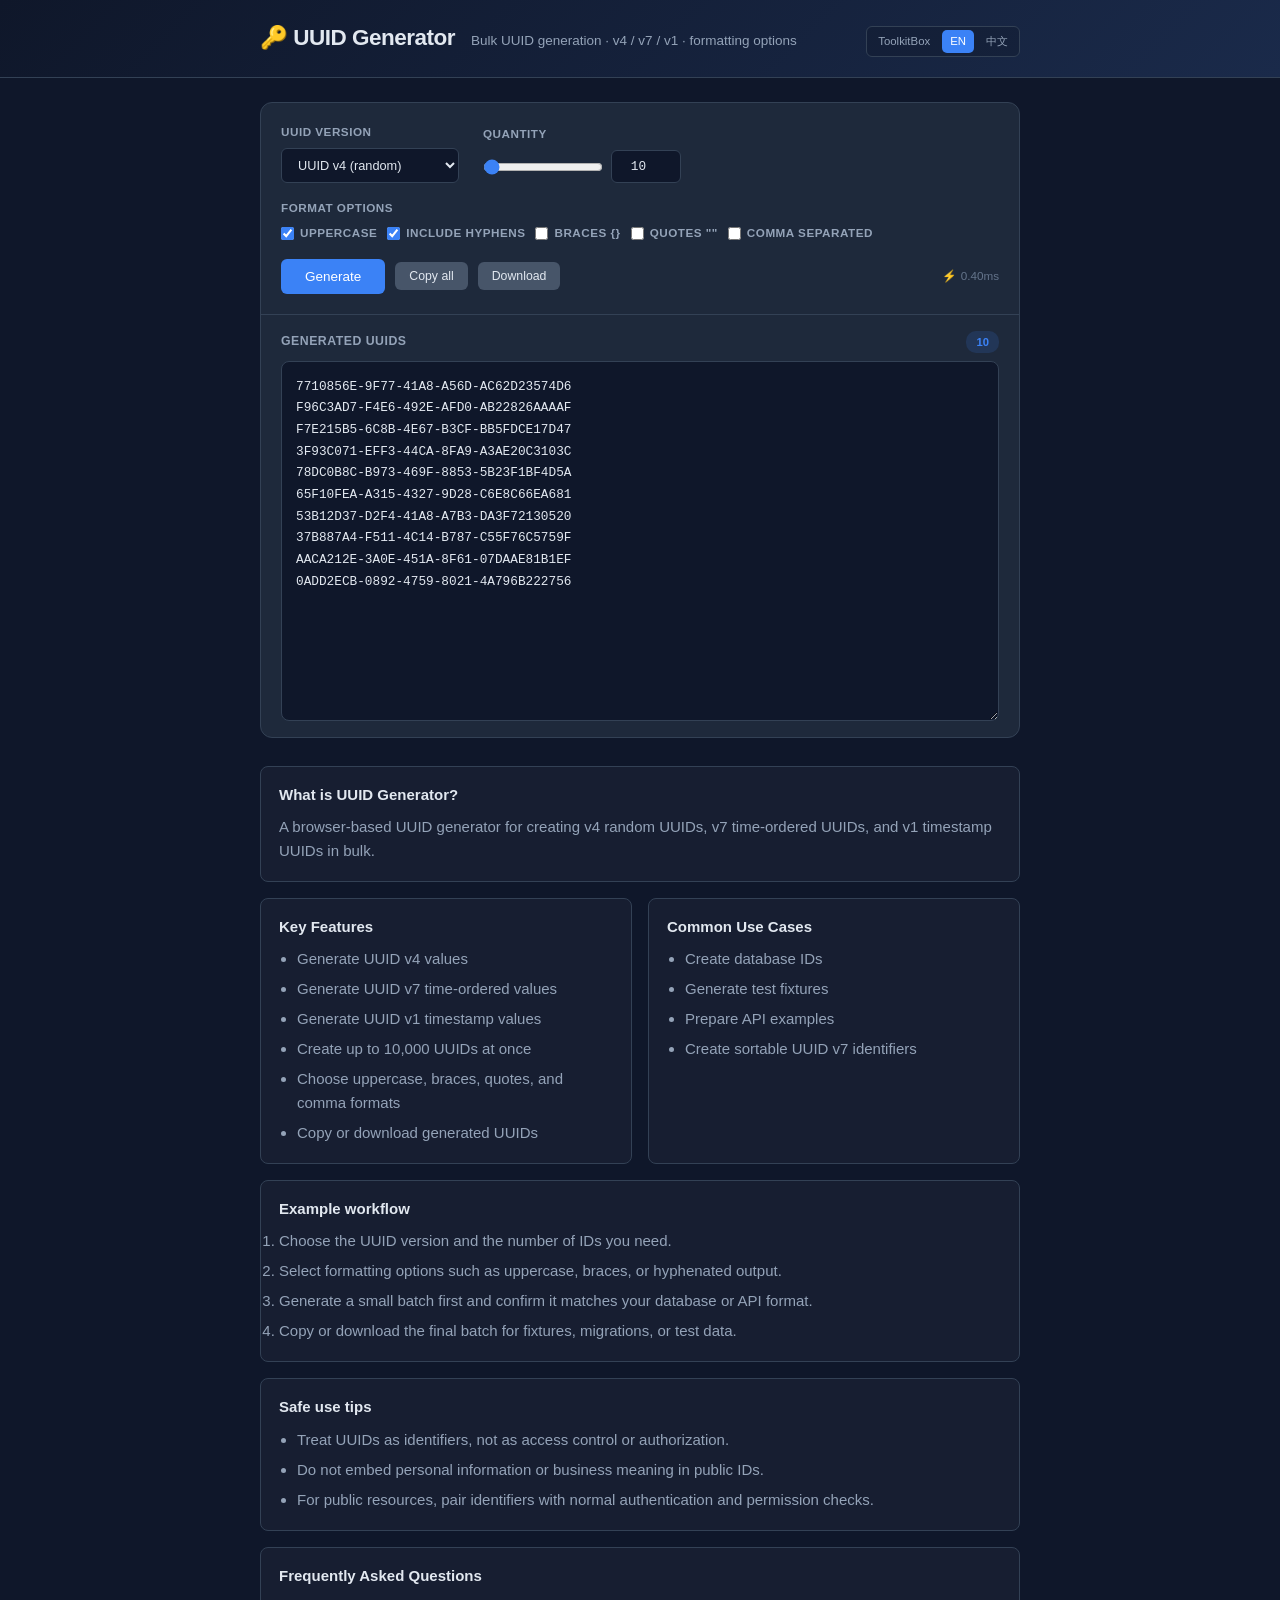
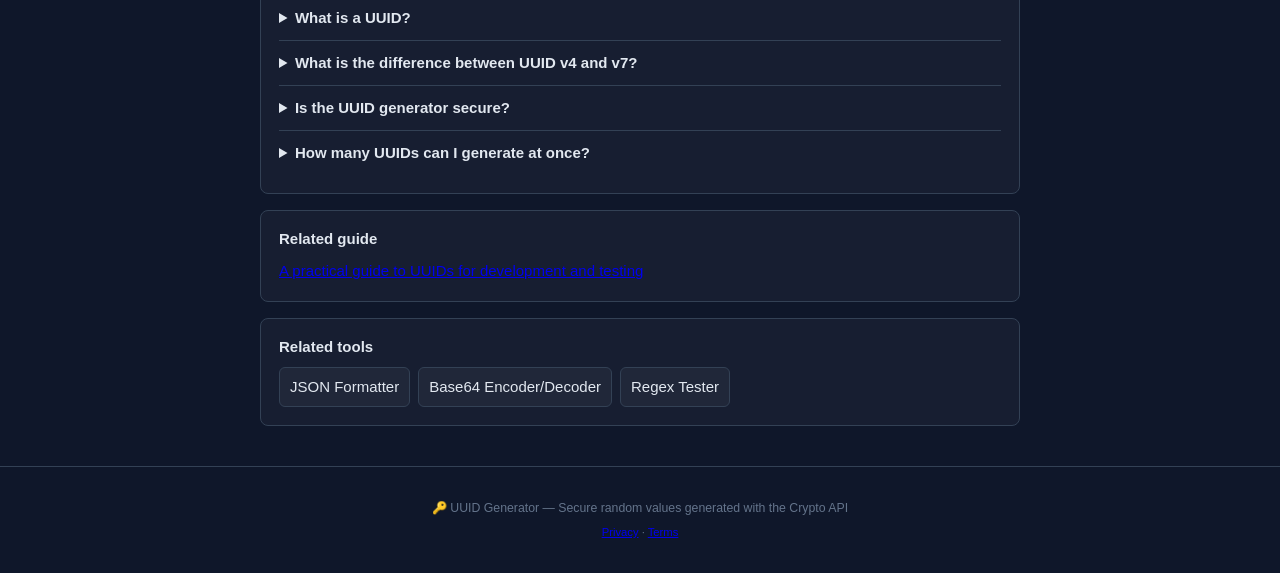
==== commit 4e40fec9: "Add AdSense publisher verification metadata" ====
--- a/index.html
+++ b/index.html
@@ -6,6 +6,7 @@
   <meta name="keywords" content="uuid generator, uuid v4 generator, uuid v7 generator, uuid v1 generator, bulk uuid generator, random uuid">
   <meta name="author" content="ToolkitBox">
   <meta name="robots" content="index, follow">
+  <meta name="google-adsense-account" content="ca-pub-5333037258750046">
   <link rel="canonical" href="https://uuid.toolkitbox.org/">
   <link rel="alternate" hreflang="en" href="https://uuid.toolkitbox.org/">
   <link rel="alternate" hreflang="zh-CN" href="https://uuid.toolkitbox.org/zh/">
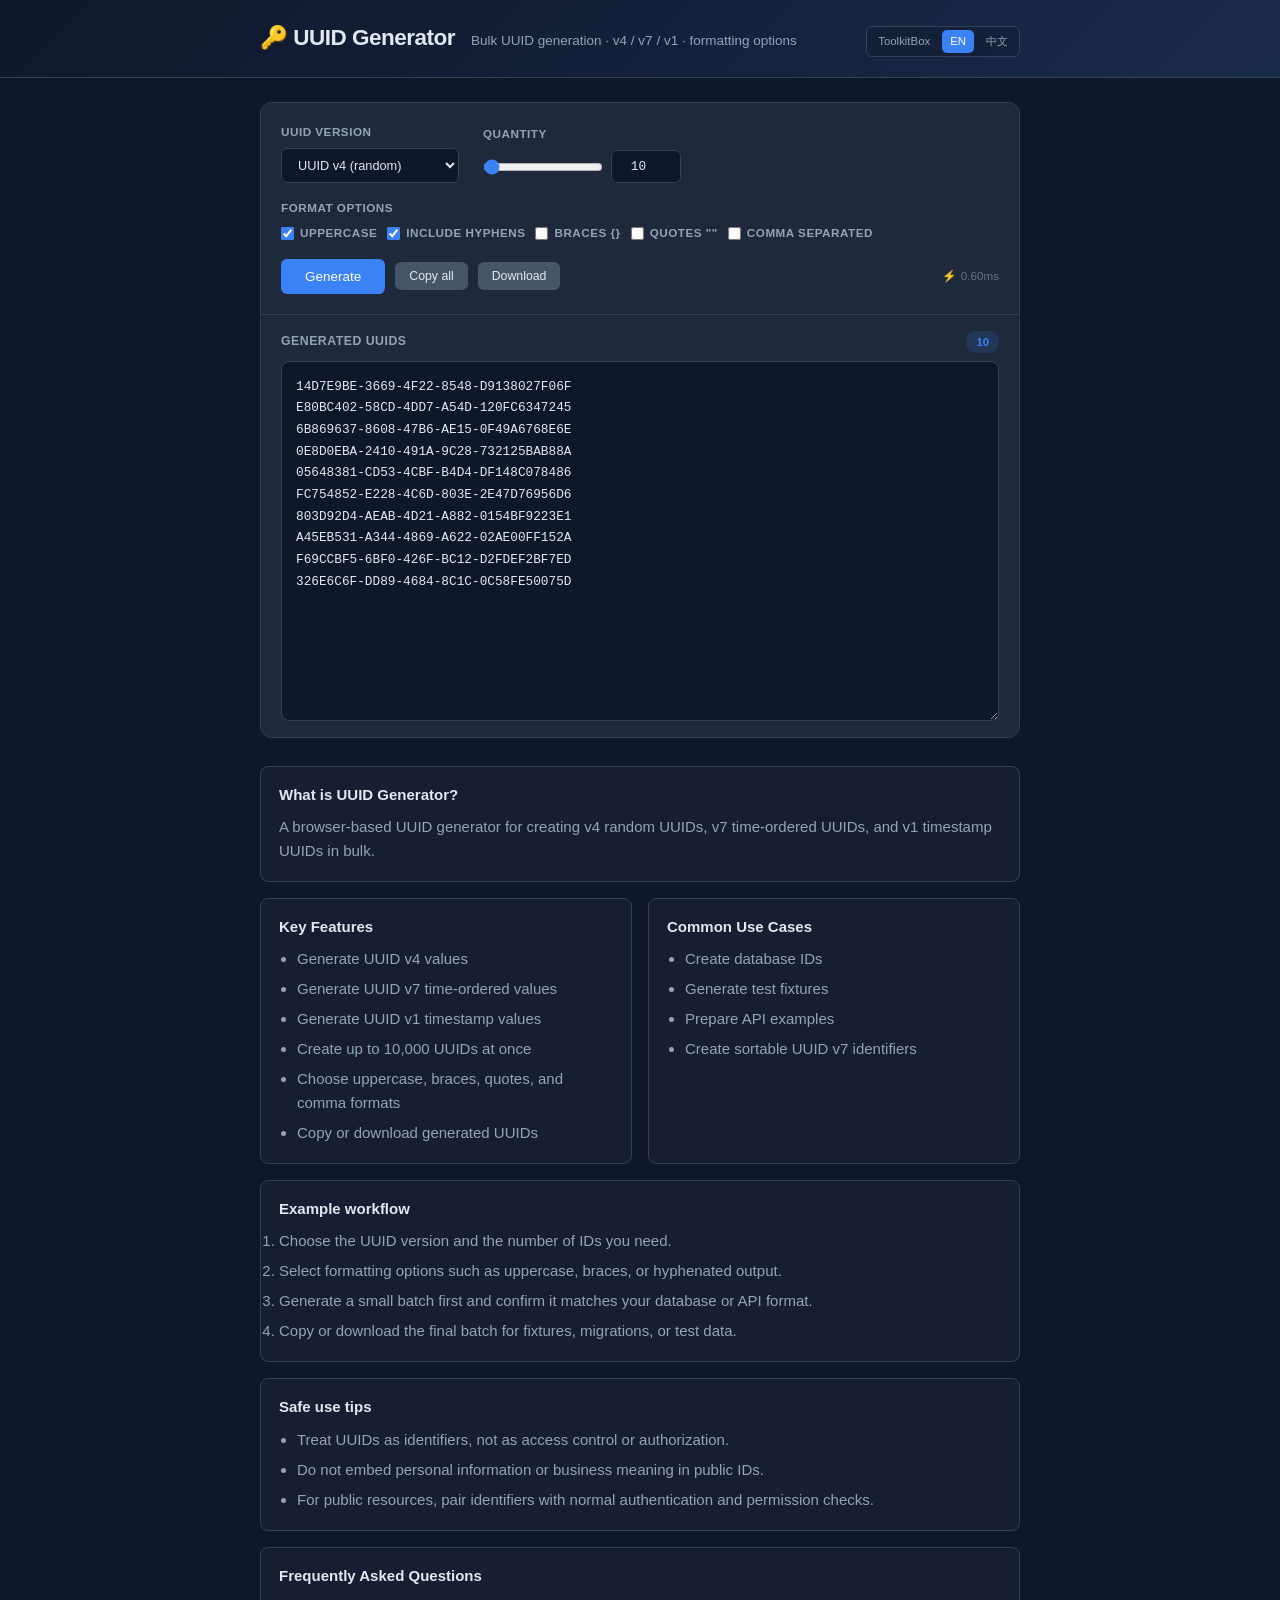
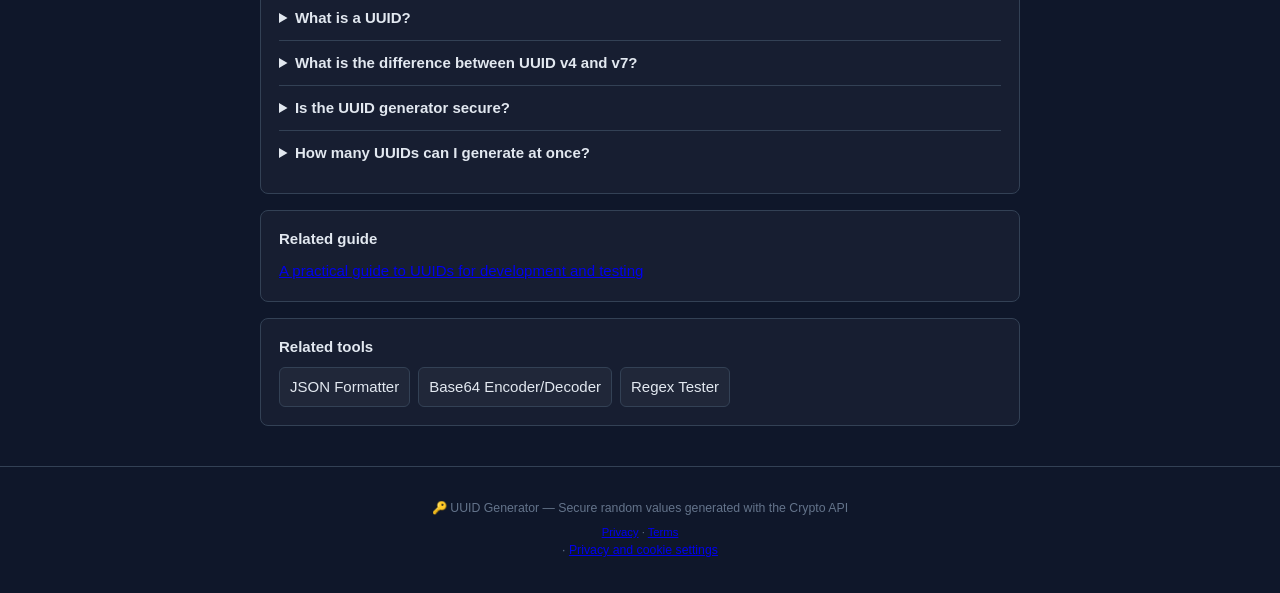
==== commit d98dcdc4: "Add bilingual privacy settings with safe provider fallback" ====
--- a/index.html
+++ b/index.html
@@ -132,6 +132,7 @@
   <script defer src="/_vercel/speed-insights/script.js"></script>
   <script async src="https://pagead2.googlesyndication.com/pagead/js/adsbygoogle.js?client=ca-pub-5333037258750046"
      crossorigin="anonymous"></script>
+  <script defer src="/privacy-controls.js"></script>
 </head>
 <body>
   <header class="header">
@@ -268,7 +269,7 @@
       <p>🔑 UUID Generator — Secure random values generated with the Crypto API</p>
       <p class="footer-small"><a href="https://toolkitbox.org/privacy/">Privacy</a> · <a href="https://toolkitbox.org/terms/">Terms</a></p>
     </div>
-  </footer>
+   · <a href="https://toolkitbox.org/privacy/#privacy-choices" data-privacy-settings>Privacy and cookie settings</a></footer>
 
   <script src="js/app.js"></script>
 </body>
